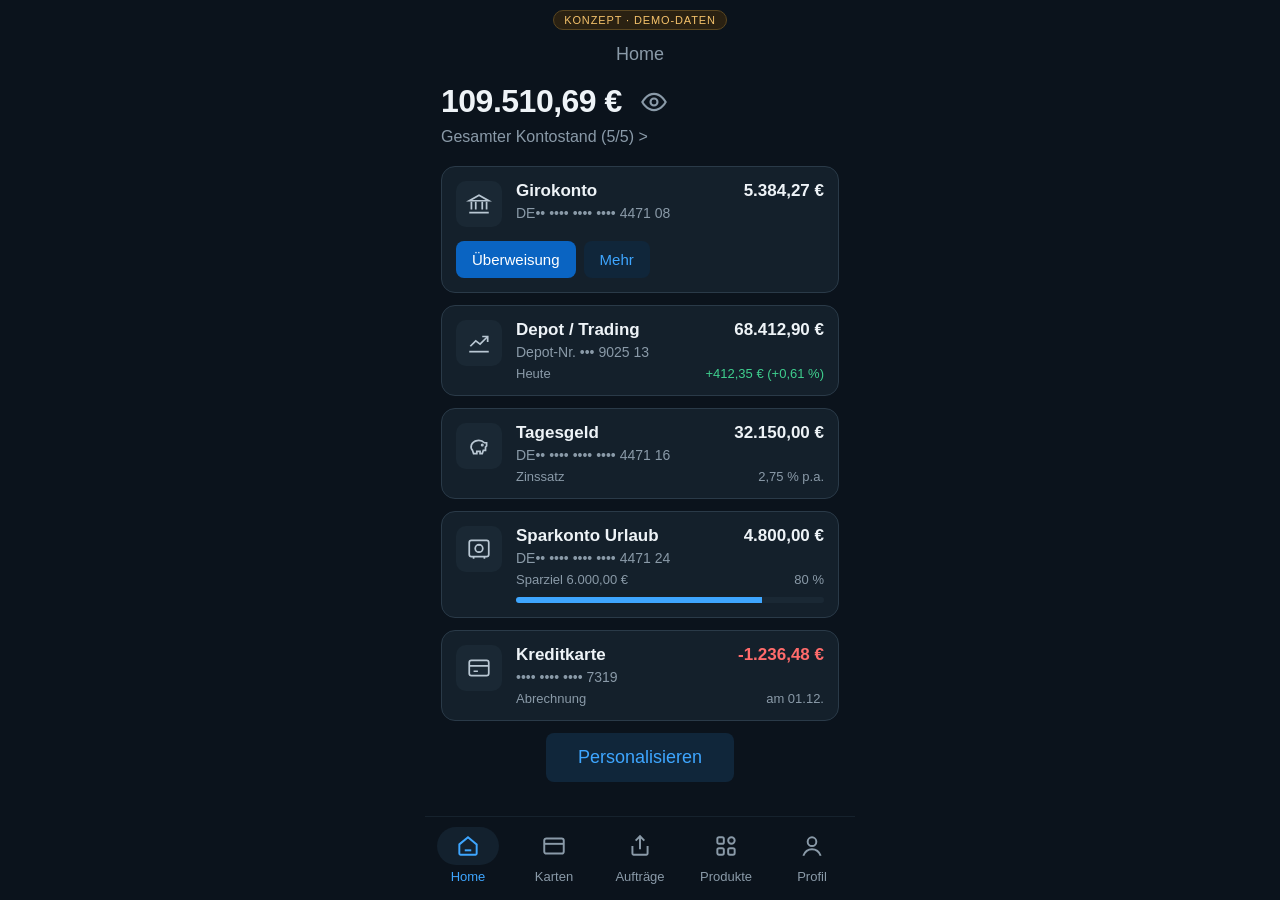
==== banking-app/app/src/main/assets/index.html @ a58418cb "Add Banking Konzept Android app and APK build workflow Co-Authored-By: Claude Opus 5.5 <noreply@anth" ====
<!doctype html>
<html lang="de">
<head>
<meta charset="utf-8">
<meta name="viewport" content="width=device-width, initial-scale=1">
<title>Banking App Konzept</title>
<style>
:root{
  --bg:#0b131c; --card:#14202b; --card2:#1a2834; --line:#2a3a48;
  --text:#eef3f7; --muted:#8a9aa8; --blue:#0a64c2; --blue-soft:#10263a; --link:#3ea6ff;
  --green:#3fcf8e; --red:#ff6b6b;
}
*{box-sizing:border-box;margin:0;padding:0}
body{background:var(--bg);color:var(--text);font-family:-apple-system,"Segoe UI",Roboto,Helvetica,Arial,sans-serif;display:flex;justify-content:center;min-height:100vh}
.app{width:100%;max-width:430px;min-height:100vh;display:flex;flex-direction:column;position:relative}
.demo{align-self:center;margin-top:10px;font-size:11px;letter-spacing:.08em;text-transform:uppercase;color:#f5c26b;border:1px solid #5a4620;background:#2a2112;padding:3px 10px;border-radius:99px}
header{text-align:center;color:var(--muted);font-size:18px;padding:14px 0 18px;font-weight:500}
.main{flex:1;padding:0 16px 110px;overflow-y:auto}
.total{display:flex;align-items:center;gap:14px}
.total h1{font-size:32px;font-weight:700;letter-spacing:-.5px}
.eye{background:none;border:0;color:var(--muted);cursor:pointer;padding:4px;display:flex}
.sub{color:var(--muted);font-size:16px;margin:8px 0 20px}
.card{background:var(--card);border:1px solid var(--line);border-radius:14px;padding:14px;margin-bottom:12px}
.row{display:flex;gap:14px;align-items:flex-start}
.ico{width:46px;height:46px;border-radius:10px;background:var(--card2);display:flex;align-items:center;justify-content:center;flex-shrink:0;color:#b9c7d3}
.info{flex:1;min-width:0}
.top{display:flex;justify-content:space-between;gap:8px;align-items:baseline}
.name{font-size:17px;font-weight:600;white-space:nowrap;overflow:hidden;text-overflow:ellipsis}
.amt{font-size:17px;font-weight:600;white-space:nowrap}
.amt.neg{color:var(--red)}
.iban{color:var(--muted);font-size:14px;margin-top:4px;font-variant-numeric:tabular-nums}
.meta{display:flex;justify-content:space-between;font-size:13px;margin-top:6px;color:var(--muted)}
.up{color:var(--green)}
.btns{display:flex;gap:8px;margin-top:14px}
.btn{border:0;border-radius:8px;padding:10px 16px;font-size:15px;cursor:pointer;font-weight:500}
.btn.primary{background:var(--blue);color:#fff}
.btn.sec{background:var(--blue-soft);color:var(--link)}
.bar{height:6px;border-radius:99px;background:var(--card2);margin-top:10px;overflow:hidden}
.bar span{display:block;height:100%;background:var(--link)}
.pers{display:block;margin:10px auto 0;background:var(--blue-soft);color:var(--link);border:0;border-radius:8px;padding:14px 32px;font-size:18px;cursor:pointer}
nav{position:fixed;bottom:0;width:100%;max-width:430px;background:var(--bg);border-top:1px solid #16222d;display:flex;justify-content:space-around;padding:10px 0 16px}
nav a{display:flex;flex-direction:column;align-items:center;gap:4px;color:var(--muted);text-decoration:none;font-size:13px}
nav a .pill{padding:6px 18px;border-radius:99px;display:flex}
nav a.active{color:var(--link)}
nav a.active .pill{background:#13212e}
.hidden .money{filter:blur(7px);user-select:none}
</style>
</head>
<body>
<div class="app" id="app">
  <div class="demo">Konzept · Demo-Daten</div>
  <header>Home</header>
  <div class="main">
    <div class="total">
      <h1 class="money" id="total"></h1>
      <button class="eye" id="eye" aria-label="Kontostände ein-/ausblenden">
        <svg width="28" height="28" viewBox="0 0 24 24" fill="none" stroke="currentColor" stroke-width="1.8"><path d="M2 12s3.6-7 10-7 10 7 10 7-3.6 7-10 7S2 12 2 12z"/><circle cx="12" cy="12" r="3"/></svg>
      </button>
    </div>
    <div class="sub" id="sub"></div>
    <div id="list"></div>
    <button class="pers">Personalisieren</button>
  </div>
  <nav>
    <a href="#" class="active"><span class="pill"><svg width="26" height="26" viewBox="0 0 24 24" fill="none" stroke="currentColor" stroke-width="1.8"><path d="M4 10.5 12 4l8 6.5V19a1 1 0 0 1-1 1H5a1 1 0 0 1-1-1z"/><path d="M9 16h6"/></svg></span>Home</a>
    <a href="#"><span class="pill"><svg width="26" height="26" viewBox="0 0 24 24" fill="none" stroke="currentColor" stroke-width="1.8"><rect x="3" y="5" width="18" height="14" rx="2"/><path d="M3 10h18"/></svg></span>Karten</a>
    <a href="#"><span class="pill"><svg width="26" height="26" viewBox="0 0 24 24" fill="none" stroke="currentColor" stroke-width="1.8"><path d="M12 15V3m-4 4 4-4 4 4"/><path d="M5 12v7a1 1 0 0 0 1 1h12a1 1 0 0 0 1-1v-7"/></svg></span>Aufträge</a>
    <a href="#"><span class="pill"><svg width="26" height="26" viewBox="0 0 24 24" fill="none" stroke="currentColor" stroke-width="1.8"><rect x="4" y="4" width="6" height="6" rx="1.5"/><circle cx="17" cy="7" r="3"/><rect x="4" y="14" width="6" height="6" rx="1.5"/><rect x="14" y="14" width="6" height="6" rx="1.5"/></svg></span>Produkte</a>
    <a href="#"><span class="pill"><svg width="26" height="26" viewBox="0 0 24 24" fill="none" stroke="currentColor" stroke-width="1.8"><circle cx="12" cy="8" r="4"/><path d="M4 21c1.5-4 4.5-6 8-6s6.5 2 8 6"/></svg></span>Profil</a>
  </nav>
</div>
<script>
const I = {
  bank:'<svg width="26" height="26" viewBox="0 0 24 24" fill="none" stroke="currentColor" stroke-width="1.6"><path d="M3 9 12 4l9 5H3z"/><path d="M5 10v7M9 10v7M15 10v7M19 10v7M3 20h18"/></svg>',
  chart:'<svg width="26" height="26" viewBox="0 0 24 24" fill="none" stroke="currentColor" stroke-width="1.6"><path d="M3 20h18"/><path d="m4 15 5-5 4 3 7-7"/><path d="M15 6h5v5"/></svg>',
  pig:'<svg width="26" height="26" viewBox="0 0 24 24" fill="none" stroke="currentColor" stroke-width="1.6"><path d="M5 11a7 6 0 0 1 12-2h2v3l-1 1v3h-2l-1 3h-2v-2h-3v2H7l-1-3a5 5 0 0 1-1-5z"/><circle cx="15" cy="11" r=".6" fill="currentColor"/></svg>',
  safe:'<svg width="26" height="26" viewBox="0 0 24 24" fill="none" stroke="currentColor" stroke-width="1.6"><rect x="3" y="4" width="18" height="15" rx="2"/><circle cx="12" cy="11.5" r="3.5"/><path d="M12 8v1M12 14v1M7 19v2M17 19v2"/></svg>',
  card:'<svg width="26" height="26" viewBox="0 0 24 24" fill="none" stroke="currentColor" stroke-width="1.6"><rect x="3" y="5" width="18" height="14" rx="2"/><path d="M3 10h18M7 15h4"/></svg>'
};
// Fiktive Demo-Konten – IBANs sind maskiert/erfunden
const accounts = [
  {name:'Girokonto', iban:'DE•• •••• •••• •••• 4471 08', bal:5384.27, icon:'bank', btns:true},
  {name:'Depot / Trading', iban:'Depot-Nr. ••• 9025 13', bal:68412.90, icon:'chart', meta:['Heute','+412,35 € (+0,61 %)']},
  {name:'Tagesgeld', iban:'DE•• •••• •••• •••• 4471 16', bal:32150.00, icon:'pig', meta:['Zinssatz','2,75 % p.a.']},
  {name:'Sparkonto Urlaub', iban:'DE•• •••• •••• •••• 4471 24', bal:4800.00, icon:'safe', goal:6000},
  {name:'Kreditkarte', iban:'•••• •••• •••• 7319', bal:-1236.48, icon:'card', meta:['Abrechnung','am 01.12.']}
];
const fmt = n => n.toLocaleString('de-DE',{minimumFractionDigits:2,maximumFractionDigits:2})+' €';
const total = accounts.reduce((s,a)=>s+a.bal,0);
document.getElementById('total').textContent = fmt(total);
document.getElementById('sub').textContent = `Gesamter Kontostand (${accounts.length}/${accounts.length}) >`;
document.getElementById('list').innerHTML = accounts.map(a=>`
  <div class="card"><div class="row">
    <div class="ico">${I[a.icon]}</div>
    <div class="info">
      <div class="top"><span class="name">${a.name}</span><span class="amt money ${a.bal<0?'neg':''}">${fmt(a.bal)}</span></div>
      <div class="iban">${a.iban}</div>
      ${a.meta?`<div class="meta"><span>${a.meta[0]}</span><span class="${a.meta[1].startsWith('+')?'up':''}">${a.meta[1]}</span></div>`:''}
      ${a.goal?`<div class="meta"><span>Sparziel ${fmt(a.goal)}</span><span>${Math.round(a.bal/a.goal*100)} %</span></div><div class="bar"><span style="width:${Math.min(100,a.bal/a.goal*100)}%"></span></div>`:''}
    </div></div>
    ${a.btns?'<div class="btns"><button class="btn primary">Überweisung</button><button class="btn sec">Mehr</button></div>':''}
  </div>`).join('');
document.getElementById('eye').onclick = () => document.getElementById('app').classList.toggle('hidden');
</script>
</body>
</html>
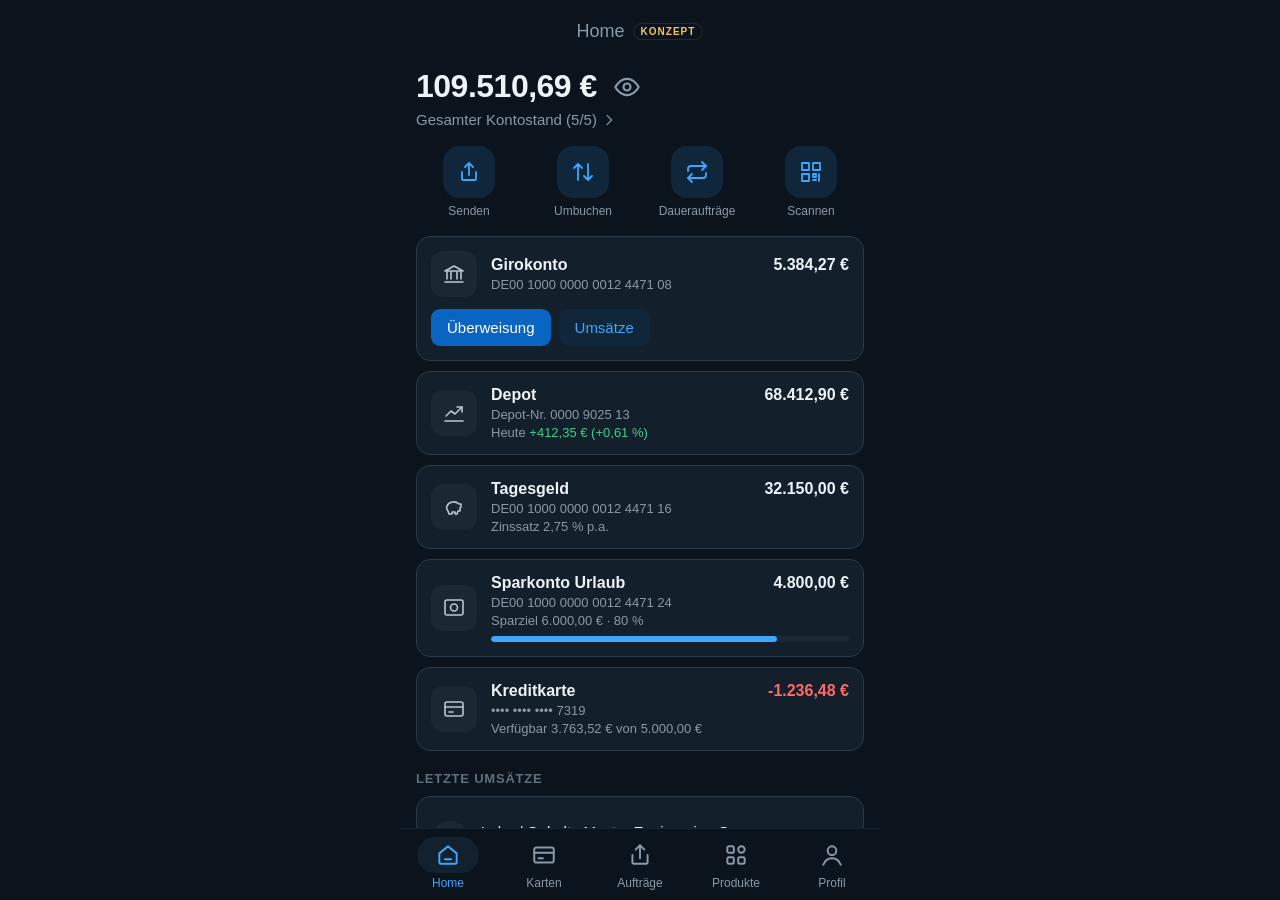
==== commit b2d2b46e: "Banking Konzept app v1.1: tabs, account details, depot chart, transfers, legal pages Co-Authored-By:" ====
--- a/banking-app/app/src/main/assets/index.html
+++ b/banking-app/app/src/main/assets/index.html
@@ -2,105 +2,514 @@
 <html lang="de">
 <head>
 <meta charset="utf-8">
-<meta name="viewport" content="width=device-width, initial-scale=1">
-<title>Banking App Konzept</title>
+<meta name="viewport" content="width=device-width, initial-scale=1, viewport-fit=cover, user-scalable=no">
+<title>Banking Konzept</title>
 <style>
 :root{
-  --bg:#0b131c; --card:#14202b; --card2:#1a2834; --line:#2a3a48;
-  --text:#eef3f7; --muted:#8a9aa8; --blue:#0a64c2; --blue-soft:#10263a; --link:#3ea6ff;
-  --green:#3fcf8e; --red:#ff6b6b;
-}
-*{box-sizing:border-box;margin:0;padding:0}
-body{background:var(--bg);color:var(--text);font-family:-apple-system,"Segoe UI",Roboto,Helvetica,Arial,sans-serif;display:flex;justify-content:center;min-height:100vh}
-.app{width:100%;max-width:430px;min-height:100vh;display:flex;flex-direction:column;position:relative}
-.demo{align-self:center;margin-top:10px;font-size:11px;letter-spacing:.08em;text-transform:uppercase;color:#f5c26b;border:1px solid #5a4620;background:#2a2112;padding:3px 10px;border-radius:99px}
-header{text-align:center;color:var(--muted);font-size:18px;padding:14px 0 18px;font-weight:500}
-.main{flex:1;padding:0 16px 110px;overflow-y:auto}
-.total{display:flex;align-items:center;gap:14px}
-.total h1{font-size:32px;font-weight:700;letter-spacing:-.5px}
-.eye{background:none;border:0;color:var(--muted);cursor:pointer;padding:4px;display:flex}
-.sub{color:var(--muted);font-size:16px;margin:8px 0 20px}
-.card{background:var(--card);border:1px solid var(--line);border-radius:14px;padding:14px;margin-bottom:12px}
-.row{display:flex;gap:14px;align-items:flex-start}
-.ico{width:46px;height:46px;border-radius:10px;background:var(--card2);display:flex;align-items:center;justify-content:center;flex-shrink:0;color:#b9c7d3}
+  --bg:#0b131c; --card:#131f2a; --card2:#1a2834; --line:#25364460; --line2:#2a3a48;
+  --text:#eef3f7; --muted:#8a9aa8; --dim:#5f707e;
+  --blue:#0a64c2; --blue-soft:#10263a; --link:#3ea6ff;
+  --green:#3fcf8e; --red:#ff6b6b; --amber:#f5c26b;
+  color-scheme:dark;
+}
+*{box-sizing:border-box;margin:0;padding:0;-webkit-tap-highlight-color:transparent}
+html,body{height:100%}
+body{background:var(--bg);color:var(--text);font-family:-apple-system,"Segoe UI",Roboto,Helvetica,Arial,sans-serif;overflow:hidden}
+button{font:inherit;color:inherit;background:none;border:0;cursor:pointer}
+input,select{font:inherit}
+.app{height:100%;display:flex;flex-direction:column;max-width:480px;margin:0 auto}
+header{display:grid;grid-template-columns:48px 1fr 48px;align-items:center;padding:14px 8px 10px;min-height:58px}
+header h2{text-align:center;color:var(--muted);font-size:18px;font-weight:500;display:flex;align-items:center;justify-content:center;gap:8px}
+.tag{font-size:10px;letter-spacing:.1em;text-transform:uppercase;color:var(--amber);border:1px solid #5a462070;border-radius:99px;padding:2px 7px;font-weight:600}
+.back{width:40px;height:40px;border-radius:50%;display:flex;align-items:center;justify-content:center;color:var(--text)}
+.back:active{background:var(--card)}
+.back[hidden]{display:none}
+main{flex:1;overflow-y:auto;padding:4px 16px 24px;-webkit-overflow-scrolling:touch}
+.view{animation:in .18s ease-out}
+@keyframes in{from{opacity:.4;transform:translateY(6px)}to{opacity:1;transform:none}}
+@media (prefers-reduced-motion:reduce){.view{animation:none}}
+
+.total{display:flex;align-items:center;gap:12px;margin-top:6px}
+.total h1{font-size:32px;font-weight:700;letter-spacing:-.5px;font-variant-numeric:tabular-nums}
+.eye{color:var(--muted);display:flex;padding:4px}
+.sub{color:var(--muted);font-size:15px;margin:6px 0 18px;display:flex;align-items:center;gap:4px}
+.quick{display:grid;grid-template-columns:repeat(4,1fr);gap:8px;margin-bottom:18px}
+.quick button{display:flex;flex-direction:column;align-items:center;gap:6px;font-size:12px;color:var(--muted)}
+.quick .qi{width:52px;height:52px;border-radius:16px;background:var(--blue-soft);color:var(--link);display:flex;align-items:center;justify-content:center}
+.quick button:active .qi{background:#163452}
+
+.sec{font-size:13px;letter-spacing:.06em;text-transform:uppercase;color:var(--dim);margin:20px 0 10px;font-weight:600}
+.card{background:var(--card);border:1px solid var(--line2);border-radius:14px;padding:14px;margin-bottom:10px}
+.acc{display:block;width:100%;text-align:left}
+.acc:active{background:var(--card2)}
+.row{display:flex;gap:14px;align-items:center}
+.ico{width:46px;height:46px;border-radius:12px;background:var(--card2);display:flex;align-items:center;justify-content:center;flex-shrink:0;color:#b9c7d3}
 .info{flex:1;min-width:0}
 .top{display:flex;justify-content:space-between;gap:8px;align-items:baseline}
-.name{font-size:17px;font-weight:600;white-space:nowrap;overflow:hidden;text-overflow:ellipsis}
-.amt{font-size:17px;font-weight:600;white-space:nowrap}
-.amt.neg{color:var(--red)}
-.iban{color:var(--muted);font-size:14px;margin-top:4px;font-variant-numeric:tabular-nums}
-.meta{display:flex;justify-content:space-between;font-size:13px;margin-top:6px;color:var(--muted)}
-.up{color:var(--green)}
-.btns{display:flex;gap:8px;margin-top:14px}
-.btn{border:0;border-radius:8px;padding:10px 16px;font-size:15px;cursor:pointer;font-weight:500}
+.name{font-size:16px;font-weight:600;white-space:nowrap;overflow:hidden;text-overflow:ellipsis}
+.amt{font-size:16px;font-weight:600;white-space:nowrap;font-variant-numeric:tabular-nums}
+.neg{color:var(--red)} .pos{color:var(--green)}
+.small{color:var(--muted);font-size:13px;margin-top:3px;font-variant-numeric:tabular-nums}
+.btns{display:flex;gap:8px;margin-top:12px}
+.btn{border-radius:9px;padding:10px 16px;font-size:15px;font-weight:500}
 .btn.primary{background:var(--blue);color:#fff}
-.btn.sec{background:var(--blue-soft);color:var(--link)}
-.bar{height:6px;border-radius:99px;background:var(--card2);margin-top:10px;overflow:hidden}
-.bar span{display:block;height:100%;background:var(--link)}
-.pers{display:block;margin:10px auto 0;background:var(--blue-soft);color:var(--link);border:0;border-radius:8px;padding:14px 32px;font-size:18px;cursor:pointer}
-nav{position:fixed;bottom:0;width:100%;max-width:430px;background:var(--bg);border-top:1px solid #16222d;display:flex;justify-content:space-around;padding:10px 0 16px}
-nav a{display:flex;flex-direction:column;align-items:center;gap:4px;color:var(--muted);text-decoration:none;font-size:13px}
-nav a .pill{padding:6px 18px;border-radius:99px;display:flex}
-nav a.active{color:var(--link)}
-nav a.active .pill{background:#13212e}
-.hidden .money{filter:blur(7px);user-select:none}
+.btn.sec2{background:var(--blue-soft);color:var(--link)}
+.btn.wide{width:100%;padding:14px}
+.btn:active{filter:brightness(1.15)}
+.bar{height:6px;border-radius:99px;background:var(--card2);margin-top:8px;overflow:hidden}
+.bar span{display:block;height:100%;background:var(--link);border-radius:99px}
+
+.hero{background:linear-gradient(160deg,#122538,#0f1c28);border:1px solid var(--line2);border-radius:18px;padding:18px;margin-bottom:14px}
+.hero .lbl{color:var(--muted);font-size:13px}
+.hero .big{font-size:30px;font-weight:700;margin:4px 0 2px;font-variant-numeric:tabular-nums}
+.copy{display:flex;align-items:center;gap:6px;color:var(--muted);font-size:13px;margin-top:6px}
+.copy svg{color:var(--link)}
+.search{width:100%;background:var(--card);border:1px solid var(--line2);border-radius:12px;padding:12px 14px;color:var(--text);margin-bottom:6px}
+.search::placeholder{color:var(--dim)}
+.day{font-size:13px;color:var(--dim);margin:16px 0 6px;font-weight:600}
+.tx{display:flex;align-items:center;gap:12px;padding:10px 0;border-bottom:1px solid #1a2733}
+.tx:last-child{border-bottom:0}
+.tx .ti{width:38px;height:38px;border-radius:50%;background:var(--card2);display:flex;align-items:center;justify-content:center;font-size:13px;font-weight:700;color:#c3d0da;flex-shrink:0}
+.tx .tn{flex:1;min-width:0}
+.tx .tn b{display:block;font-weight:500;font-size:15px;white-space:nowrap;overflow:hidden;text-overflow:ellipsis}
+.tx .tn span{font-size:12px;color:var(--muted)}
+.empty{color:var(--muted);text-align:center;padding:28px 0}
+
+.chart{width:100%;height:150px;display:block;margin-top:10px}
+.ranges{display:flex;gap:6px;margin-top:8px}
+.ranges button{flex:1;padding:6px 0;border-radius:8px;font-size:13px;color:var(--muted)}
+.ranges button.on{background:var(--blue-soft);color:var(--link)}
+
+.bcard{aspect-ratio:1.586;max-width:100%;border-radius:16px;padding:20px;display:flex;flex-direction:column;justify-content:space-between;background:linear-gradient(135deg,#1b4f86,#0b2742 60%,#081a2c);border:1px solid #2b5c8f;position:relative;overflow:hidden;margin-bottom:14px;transition:filter .2s}
+.bcard.locked{filter:grayscale(1) brightness(.6)}
+.bcard .bn{font-weight:700;letter-spacing:.04em}
+.bcard .num{font-size:19px;letter-spacing:.12em;font-variant-numeric:tabular-nums}
+.bcard .chip{width:40px;height:30px;border-radius:6px;background:linear-gradient(135deg,#d9c07a,#a8873e)}
+.bcard .foot{display:flex;justify-content:space-between;font-size:12px;color:#b9cde0}
+.cards-scroll{display:flex;gap:12px;overflow-x:auto;scroll-snap-type:x mandatory;margin:0 -16px;padding:0 16px}
+.cards-scroll .bcard{flex:0 0 88%;scroll-snap-align:center}
+.bcard.credit{background:linear-gradient(135deg,#3a3f47,#1d2127 60%,#121519);border-color:#4a5059}
+
+.list{background:var(--card);border:1px solid var(--line2);border-radius:14px;overflow:hidden}
+.li{display:flex;align-items:center;gap:12px;padding:14px;border-bottom:1px solid #1c2a36;width:100%;text-align:left}
+.li:last-child{border-bottom:0}
+.li:active{background:var(--card2)}
+.li .lt{flex:1;min-width:0}
+.li .lt b{display:block;font-weight:500}
+.li .lt span{font-size:13px;color:var(--muted)}
+.chev{color:var(--dim)}
+.switch{width:46px;height:28px;border-radius:99px;background:#2a3a48;position:relative;flex-shrink:0;transition:background .2s}
+.switch::after{content:"";position:absolute;top:3px;left:3px;width:22px;height:22px;border-radius:50%;background:#fff;transition:left .2s}
+.switch.on{background:var(--blue)}
+.switch.on::after{left:21px}
+
+.field{display:flex;flex-direction:column;gap:6px;margin-bottom:12px}
+.field label{font-size:13px;color:var(--muted)}
+.field input,.field select{background:var(--card);border:1px solid var(--line2);border-radius:12px;padding:13px 14px;color:var(--text);width:100%}
+.field input:focus,.field select:focus{outline:2px solid var(--link);outline-offset:-1px}
+.err{color:var(--red);font-size:13px;min-height:18px}
+.ok{text-align:center;padding:30px 0}
+.ok .circle{width:76px;height:76px;border-radius:50%;background:#123526;color:var(--green);display:flex;align-items:center;justify-content:center;margin:0 auto 16px}
+.ok h3{font-size:22px;margin-bottom:6px}
+
+.grid{display:grid;grid-template-columns:1fr 1fr;gap:10px}
+.prod{background:var(--card);border:1px solid var(--line2);border-radius:14px;padding:14px;text-align:left;display:flex;flex-direction:column;gap:8px}
+.prod b{font-weight:600}
+.prod span{font-size:13px;color:var(--muted)}
+.avatar{width:72px;height:72px;border-radius:50%;background:var(--blue-soft);color:var(--link);display:flex;align-items:center;justify-content:center;font-size:26px;font-weight:700;margin:6px auto 10px}
+.center{text-align:center}
+.legal p{color:#c3ced8;line-height:1.55;margin-bottom:12px;font-size:15px}
+.legal h3{font-size:16px;margin:18px 0 8px}
+.pos-row{display:flex;justify-content:space-between;gap:10px;padding:12px 0;border-bottom:1px solid #1c2a36}
+.pos-row:last-child{border-bottom:0}
+.pos-row .m{white-space:nowrap}
+
+nav{display:flex;justify-content:space-around;padding:8px 0 calc(10px + env(safe-area-inset-bottom,0px));border-top:1px solid #16222d;background:var(--bg)}
+nav button{display:flex;flex-direction:column;align-items:center;gap:3px;color:var(--muted);font-size:12px;flex:1}
+nav .pill{padding:5px 18px;border-radius:99px;display:flex;transition:background .2s}
+nav button.active{color:var(--link)}
+nav button.active .pill{background:#13212e}
+.toast{position:fixed;left:50%;bottom:90px;transform:translateX(-50%) translateY(20px);background:#22313e;color:var(--text);padding:10px 16px;border-radius:10px;font-size:14px;opacity:0;transition:.25s;pointer-events:none;white-space:nowrap}
+.toast.show{opacity:1;transform:translateX(-50%)}
+.hide-money .m{filter:blur(8px);user-select:none}
 </style>
 </head>
 <body>
 <div class="app" id="app">
-  <div class="demo">Konzept · Demo-Daten</div>
-  <header>Home</header>
-  <div class="main">
-    <div class="total">
-      <h1 class="money" id="total"></h1>
-      <button class="eye" id="eye" aria-label="Kontostände ein-/ausblenden">
-        <svg width="28" height="28" viewBox="0 0 24 24" fill="none" stroke="currentColor" stroke-width="1.8"><path d="M2 12s3.6-7 10-7 10 7 10 7-3.6 7-10 7S2 12 2 12z"/><circle cx="12" cy="12" r="3"/></svg>
-      </button>
+  <header>
+    <div><button class="back" id="backBtn" hidden aria-label="Zurück"><svg width="24" height="24" viewBox="0 0 24 24" fill="none" stroke="currentColor" stroke-width="2"><path d="M15 5l-7 7 7 7"/></svg></button></div>
+    <h2><span id="title">Home</span><span class="tag">Konzept</span></h2>
+    <div></div>
+  </header>
+  <main id="main"></main>
+  <nav id="nav"></nav>
+</div>
+<div class="toast" id="toast"></div>
+<script>
+/* ---------- Fiktive Demo-Daten (keine echten Konten) ---------- */
+const ICON = {
+  bank:'<path d="M3 9 12 4l9 5H3z"/><path d="M5 10v7M9 10v7M15 10v7M19 10v7M3 20h18"/>',
+  chart:'<path d="M3 20h18"/><path d="m4 15 5-5 4 3 7-7"/><path d="M15 6h5v5"/>',
+  pig:'<path d="M5 11a7 6 0 0 1 12-2h2v3l-1 1v3h-2l-1 3h-2v-2h-3v2H7l-1-3a5 5 0 0 1-1-5z"/>',
+  safe:'<rect x="3" y="4" width="18" height="15" rx="2"/><circle cx="12" cy="11.5" r="3.5"/>',
+  card:'<rect x="3" y="5" width="18" height="14" rx="2"/><path d="M3 10h18M7 15h4"/>',
+  home:'<path d="M4 10.5 12 4l8 6.5V19a1 1 0 0 1-1 1H5a1 1 0 0 1-1-1z"/><path d="M9 16h6"/>',
+  send:'<path d="M12 15V3m-4 4 4-4 4 4"/><path d="M5 12v7a1 1 0 0 0 1 1h12a1 1 0 0 0 1-1v-7"/>',
+  apps:'<rect x="4" y="4" width="6" height="6" rx="1.5"/><circle cx="17" cy="7" r="3"/><rect x="4" y="14" width="6" height="6" rx="1.5"/><rect x="14" y="14" width="6" height="6" rx="1.5"/>',
+  user:'<circle cx="12" cy="8" r="4"/><path d="M4 21c1.5-4 4.5-6 8-6s6.5 2 8 6"/>',
+  eye:'<path d="M2 12s3.6-7 10-7 10 7 10 7-3.6 7-10 7S2 12 2 12z"/><circle cx="12" cy="12" r="3"/>',
+  eyeoff:'<path d="M3 3l18 18"/><path d="M10.6 5.1A10 10 0 0 1 12 5c6.4 0 10 7 10 7a17 17 0 0 1-3.2 4M6.6 6.6C3.7 8.5 2 12 2 12s3.6 7 10 7a9.7 9.7 0 0 0 5.4-1.6"/>',
+  chev:'<path d="M9 5l7 7-7 7"/>',
+  copy:'<rect x="9" y="9" width="11" height="11" rx="2"/><path d="M5 15V5a1 1 0 0 1 1-1h10"/>',
+  repeat:'<path d="M17 2l4 4-4 4"/><path d="M3 11V9a3 3 0 0 1 3-3h15M7 22l-4-4 4-4"/><path d="M21 13v2a3 3 0 0 1-3 3H3"/>',
+  swap:'<path d="M7 4v16M3 8l4-4 4 4M17 20V4M13 16l4 4 4-4"/>',
+  qr:'<rect x="3" y="3" width="7" height="7"/><rect x="14" y="3" width="7" height="7"/><rect x="3" y="14" width="7" height="7"/><path d="M14 14h3v3h-3zM20 14v7M14 20h3"/>',
+  lock:'<rect x="5" y="11" width="14" height="10" rx="2"/><path d="M8 11V7a4 4 0 0 1 8 0v4"/>',
+  bell:'<path d="M6 8a6 6 0 0 1 12 0c0 7 3 9 3 9H3s3-2 3-9"/><path d="M10 21a2 2 0 0 0 4 0"/>',
+  shield:'<path d="M12 3l8 3v6c0 5-3.5 8-8 9-4.5-1-8-4-8-9V6z"/>',
+  doc:'<path d="M6 3h9l4 4v14H6z"/><path d="M14 3v5h5M9 13h7M9 17h7"/>',
+  check:'<path d="M5 12l5 5 9-10"/>',
+  globe:'<circle cx="12" cy="12" r="9"/><path d="M3 12h18M12 3a14 14 0 0 1 0 18M12 3a14 14 0 0 0 0 18"/>',
+  info:'<circle cx="12" cy="12" r="9"/><path d="M12 11v6M12 7.5v.5"/>'
+};
+const svg = (n,s=24,w=1.8) => `<svg width="${s}" height="${s}" viewBox="0 0 24 24" fill="none" stroke="currentColor" stroke-width="${w}" stroke-linecap="round" stroke-linejoin="round">${ICON[n]}</svg>`;
+
+const today = new Date();
+const d = (back) => { const x = new Date(today); x.setDate(x.getDate()-back); return x; };
+
+const accounts = [
+  {id:'giro', name:'Girokonto', icon:'bank', iban:'DE00 1000 0000 0012 4471 08', bal:5384.27, main:true, tx:[
+    ['Lohn / Gehalt · Muster Engineering GmbH', 4980.00, 1, 'Gehalt'],
+    ['Supermarkt am Markt', -86.42, 0, 'Lebensmittel'],
+    ['Bäckerei Sonnenkorn', -7.80, 0, 'Lebensmittel'],
+    ['Tankstelle Nordring', -74.15, 2, 'Mobilität'],
+    ['Miete Wohnung · Hausverwaltung Kern', -1480.00, 3, 'Wohnen'],
+    ['Stadtwerke Strom/Gas', -142.00, 3, 'Wohnen'],
+    ['Streamingdienst Abo', -13.99, 4, 'Freizeit'],
+    ['Übertrag auf Tagesgeld', -800.00, 4, 'Sparen'],
+    ['Sparplan Depot', -600.00, 5, 'Sparen'],
+    ['Restaurant Lindenhof', -64.50, 6, 'Essen'],
+    ['Fitnessstudio Monatsbeitrag', -39.90, 7, 'Freizeit'],
+    ['Rückerstattung Online-Shop', 59.95, 8, 'Shopping'],
+    ['Versicherung Kfz', -71.38, 9, 'Versicherung'],
+    ['Drogerie City', -23.67, 10, 'Haushalt'],
+  ]},
+  {id:'depot', name:'Depot', icon:'chart', iban:'Depot-Nr. 0000 9025 13', bal:68412.90, depot:true, change:412.35},
+  {id:'tg', name:'Tagesgeld', icon:'pig', iban:'DE00 1000 0000 0012 4471 16', bal:32150.00, rate:'2,75 % p.a.', tx:[
+    ['Zinsgutschrift', 71.32, 1, 'Zinsen'],
+    ['Übertrag vom Girokonto', 800.00, 4, 'Sparen'],
+    ['Übertrag vom Girokonto', 800.00, 34, 'Sparen'],
+  ]},
+  {id:'spar', name:'Sparkonto Urlaub', icon:'safe', iban:'DE00 1000 0000 0012 4471 24', bal:4800.00, goal:6000, tx:[
+    ['Monatliche Sparrate', 300.00, 5, 'Sparen'],
+    ['Monatliche Sparrate', 300.00, 35, 'Sparen'],
+  ]},
+  {id:'kk', name:'Kreditkarte', icon:'card', iban:'•••• •••• •••• 7319', bal:-1236.48, credit:true, limit:5000, tx:[
+    ['Hotel Seeblick · Buchung', -612.00, 2, 'Reisen'],
+    ['Online-Elektronikhandel', -349.00, 5, 'Shopping'],
+    ['Flug Inland', -189.48, 9, 'Reisen'],
+    ['Parkhaus Zentrum', -18.00, 11, 'Mobilität'],
+    ['Buchhandlung Seitenweise', -68.00, 12, 'Freizeit'],
+  ]},
+];
+accounts.forEach(a => a.tx && (a.tx = a.tx.map(([n,v,b,c]) => ({n,v,date:d(b),c}))));
+
+const positions = [
+  ['MSCI World ETF (thesaurierend)', 31240.55, 8.9],
+  ['Emerging Markets ETF', 9820.10, 3.4],
+  ['Europe 600 ETF', 11150.75, 5.1],
+  ['Tech Aktien Einzeltitel', 10301.50, 14.2],
+  ['Anleihen-ETF Euro', 5900.00, 1.2],
+];
+const orders = [
+  {to:'Hausverwaltung Kern', v:1480, when:'monatlich, zum 1.', from:'Girokonto'},
+  {to:'Sparkonto Urlaub', v:300, when:'monatlich, zum 15.', from:'Girokonto'},
+  {to:'Sparplan Depot', v:600, when:'monatlich, zum 20.', from:'Girokonto'},
+];
+
+/* ---------- State ---------- */
+let hidden = false, tab = 'home', stack = [], cardLocked = {deb:false, cred:false};
+const S = { get:k=>{try{return localStorage.getItem(k)}catch(e){return null}}, set:(k,v)=>{try{localStorage.setItem(k,v)}catch(e){}} };
+hidden = S.get('hide') === '1';
+
+const fmt = n => n.toLocaleString('de-DE',{minimumFractionDigits:2,maximumFractionDigits:2}) + ' €';
+const signed = n => (n>0?'+':'') + fmt(n);
+const total = () => accounts.reduce((s,a)=>s+a.bal,0);
+const dayLabel = dt => {
+  const diff = Math.round((new Date(today.toDateString()) - new Date(dt.toDateString()))/864e5);
+  if (diff===0) return 'Heute'; if (diff===1) return 'Gestern';
+  return dt.toLocaleDateString('de-DE',{weekday:'long', day:'2-digit', month:'long'});
+};
+const initials = n => n.replace(/[^A-Za-zÄÖÜäöü ]/g,'').split(' ').filter(Boolean).slice(0,2).map(w=>w[0]).join('').toUpperCase();
+const $ = id => document.getElementById(id);
+const toast = msg => { const t=$('toast'); t.textContent=msg; t.classList.add('show'); clearTimeout(t._h); t._h=setTimeout(()=>t.classList.remove('show'),1800); };
+
+/* ---------- Navigation ---------- */
+const TABS = [['home','Home','home'],['cards','Karten','card'],['orders','Aufträge','send'],['products','Produkte','apps'],['profile','Profil','user']];
+function renderNav(){
+  $('nav').innerHTML = TABS.map(([id,l,i]) => `<button class="${tab===id?'active':''}" onclick="go('${id}')"><span class="pill">${svg(i,26)}</span>${l}</button>`).join('');
+}
+function go(t){ tab=t; stack=[]; render(); }
+function push(view, arg){ stack.push([view,arg]); render(); }
+function appBack(){ if(stack.length){ stack.pop(); render(); return true; } if(tab!=='home'){ go('home'); return true; } return false; }
+window.appBack = appBack;
+$('backBtn').onclick = appBack;
+
+function render(){
+  document.getElementById('app').classList.toggle('hide-money', hidden);
+  const top = stack[stack.length-1];
+  let title, html;
+  if (top) [title, html] = VIEWS[top[0]](top[1]);
+  else [title, html] = VIEWS[tab]();
+  $('title').textContent = title;
+  $('backBtn').hidden = !stack.length;
+  $('main').innerHTML = `<div class="view">${html}</div>`;
+  $('main').scrollTop = 0;
+  renderNav();
+  if (top && top[0]==='depot') drawChart('1J');
+}
+
+/* ---------- Views ---------- */
+const accCard = a => `
+  <button class="card acc" onclick="push('${a.depot?'depot':'account'}','${a.id}')">
+    <div class="row">
+      <div class="ico">${svg(a.icon,24,1.6)}</div>
+      <div class="info">
+        <div class="top"><span class="name">${a.name}</span><span class="amt m ${a.bal<0?'neg':''}">${fmt(a.bal)}</span></div>
+        <div class="small">${a.iban}</div>
+        ${a.depot?`<div class="small">Heute <span class="pos m">${signed(a.change)} (+0,61 %)</span></div>`:''}
+        ${a.rate?`<div class="small">Zinssatz ${a.rate}</div>`:''}
+        ${a.goal?`<div class="small">Sparziel ${fmt(a.goal)} · ${Math.round(a.bal/a.goal*100)} %</div><div class="bar"><span style="width:${Math.min(100,a.bal/a.goal*100)}%"></span></div>`:''}
+        ${a.credit?`<div class="small">Verfügbar <span class="m">${fmt(a.limit+a.bal)}</span> von ${fmt(a.limit)}</div>`:''}
+      </div>
     </div>
-    <div class="sub" id="sub"></div>
-    <div id="list"></div>
-    <button class="pers">Personalisieren</button>
-  </div>
-  <nav>
-    <a href="#" class="active"><span class="pill"><svg width="26" height="26" viewBox="0 0 24 24" fill="none" stroke="currentColor" stroke-width="1.8"><path d="M4 10.5 12 4l8 6.5V19a1 1 0 0 1-1 1H5a1 1 0 0 1-1-1z"/><path d="M9 16h6"/></svg></span>Home</a>
-    <a href="#"><span class="pill"><svg width="26" height="26" viewBox="0 0 24 24" fill="none" stroke="currentColor" stroke-width="1.8"><rect x="3" y="5" width="18" height="14" rx="2"/><path d="M3 10h18"/></svg></span>Karten</a>
-    <a href="#"><span class="pill"><svg width="26" height="26" viewBox="0 0 24 24" fill="none" stroke="currentColor" stroke-width="1.8"><path d="M12 15V3m-4 4 4-4 4 4"/><path d="M5 12v7a1 1 0 0 0 1 1h12a1 1 0 0 0 1-1v-7"/></svg></span>Aufträge</a>
-    <a href="#"><span class="pill"><svg width="26" height="26" viewBox="0 0 24 24" fill="none" stroke="currentColor" stroke-width="1.8"><rect x="4" y="4" width="6" height="6" rx="1.5"/><circle cx="17" cy="7" r="3"/><rect x="4" y="14" width="6" height="6" rx="1.5"/><rect x="14" y="14" width="6" height="6" rx="1.5"/></svg></span>Produkte</a>
-    <a href="#"><span class="pill"><svg width="26" height="26" viewBox="0 0 24 24" fill="none" stroke="currentColor" stroke-width="1.8"><circle cx="12" cy="8" r="4"/><path d="M4 21c1.5-4 4.5-6 8-6s6.5 2 8 6"/></svg></span>Profil</a>
-  </nav>
-</div>
-<script>
-const I = {
-  bank:'<svg width="26" height="26" viewBox="0 0 24 24" fill="none" stroke="currentColor" stroke-width="1.6"><path d="M3 9 12 4l9 5H3z"/><path d="M5 10v7M9 10v7M15 10v7M19 10v7M3 20h18"/></svg>',
-  chart:'<svg width="26" height="26" viewBox="0 0 24 24" fill="none" stroke="currentColor" stroke-width="1.6"><path d="M3 20h18"/><path d="m4 15 5-5 4 3 7-7"/><path d="M15 6h5v5"/></svg>',
-  pig:'<svg width="26" height="26" viewBox="0 0 24 24" fill="none" stroke="currentColor" stroke-width="1.6"><path d="M5 11a7 6 0 0 1 12-2h2v3l-1 1v3h-2l-1 3h-2v-2h-3v2H7l-1-3a5 5 0 0 1-1-5z"/><circle cx="15" cy="11" r=".6" fill="currentColor"/></svg>',
-  safe:'<svg width="26" height="26" viewBox="0 0 24 24" fill="none" stroke="currentColor" stroke-width="1.6"><rect x="3" y="4" width="18" height="15" rx="2"/><circle cx="12" cy="11.5" r="3.5"/><path d="M12 8v1M12 14v1M7 19v2M17 19v2"/></svg>',
-  card:'<svg width="26" height="26" viewBox="0 0 24 24" fill="none" stroke="currentColor" stroke-width="1.6"><rect x="3" y="5" width="18" height="14" rx="2"/><path d="M3 10h18M7 15h4"/></svg>'
+    ${a.main?`<div class="btns"><span class="btn primary" onclick="event.stopPropagation();push('transfer')">Überweisung</span><span class="btn sec2" onclick="event.stopPropagation();push('account','giro')">Umsätze</span></div>`:''}
+  </button>`;
+
+const VIEWS = {
+  home(){
+    return ['Home', `
+      <div class="total"><h1 class="m">${fmt(total())}</h1>
+        <button class="eye" onclick="toggleHide()" aria-label="Beträge ein- oder ausblenden">${svg(hidden?'eyeoff':'eye',28)}</button></div>
+      <div class="sub">Gesamter Kontostand (${accounts.length}/${accounts.length}) ${svg('chev',16)}</div>
+      <div class="quick">
+        <button onclick="push('transfer')"><span class="qi">${svg('send')}</span>Senden</button>
+        <button onclick="push('internal')"><span class="qi">${svg('swap')}</span>Umbuchen</button>
+        <button onclick="go('orders')"><span class="qi">${svg('repeat')}</span>Daueraufträge</button>
+        <button onclick="toast('Fotoüberweisung: Kamera nicht verfügbar')"><span class="qi">${svg('qr')}</span>Scannen</button>
+      </div>
+      ${accounts.map(accCard).join('')}
+      <div class="sec">Letzte Umsätze</div>
+      <div class="card">${txList(accounts[0].tx.slice(0,4))}</div>
+      <button class="btn sec2 wide" onclick="push('account','giro')">Alle Umsätze anzeigen</button>
+    `];
+  },
+  account(id){
+    const a = accounts.find(x=>x.id===id);
+    const ins = a.tx.filter(t=>t.v>0).reduce((s,t)=>s+t.v,0), outs = a.tx.filter(t=>t.v<0).reduce((s,t)=>s+t.v,0);
+    return [a.name, `
+      <div class="hero">
+        <div class="lbl">Kontostand</div>
+        <div class="big m ${a.bal<0?'neg':''}">${fmt(a.bal)}</div>
+        <button class="copy" onclick="copyIban('${a.iban}')">${a.iban} ${svg('copy',16)}</button>
+        <div class="row" style="margin-top:14px;gap:24px">
+          <div><div class="lbl">Eingänge (30 T.)</div><div class="pos m">${signed(ins)}</div></div>
+          <div><div class="lbl">Ausgänge (30 T.)</div><div class="neg m">${fmt(outs)}</div></div>
+        </div>
+      </div>
+      ${a.main?`<div class="btns" style="margin:0 0 14px"><button class="btn primary" onclick="push('transfer')">Überweisung</button><button class="btn sec2" onclick="push('internal')">Umbuchen</button></div>`:''}
+      <input class="search" id="q" placeholder="Umsätze durchsuchen" oninput="filterTx('${a.id}')">
+      <div id="txs">${groupTx(a.tx)}</div>`];
+  },
+  depot(){
+    const a = accounts.find(x=>x.depot);
+    return ['Depot', `
+      <div class="hero">
+        <div class="lbl">Depotwert</div>
+        <div class="big m">${fmt(a.bal)}</div>
+        <div class="pos m">${signed(a.change)} heute · +9.214,60 € seit Kauf</div>
+        <svg class="chart" id="chart" viewBox="0 0 320 150" preserveAspectRatio="none"></svg>
+        <div class="ranges">${['1T','1W','1M','1J','Max'].map(r=>`<button data-r="${r}" onclick="drawChart('${r}')">${r}</button>`).join('')}</div>
+      </div>
+      <div class="btns" style="margin:0 0 14px"><button class="btn primary" onclick="toast('Handel ist im Konzept deaktiviert')">Kaufen</button><button class="btn sec2" onclick="toast('Handel ist im Konzept deaktiviert')">Verkaufen</button></div>
+      <div class="sec">Positionen</div>
+      <div class="card">${positions.map(([n,v,p])=>`<div class="pos-row"><div style="min-width:0"><b style="font-weight:500">${n}</b><div class="small">${(v/a.bal*100).toFixed(1).replace('.',',')} % Anteil</div></div><div style="text-align:right"><div class="m">${fmt(v)}</div><div class="small pos">+${p.toFixed(1).replace('.',',')} %</div></div></div>`).join('')}</div>`];
+  },
+  cards(){
+    return ['Karten', `
+      <div class="cards-scroll">
+        ${bankCard('deb','Debitkarte','4471')}
+        ${bankCard('cred','Kreditkarte','7319', true)}
+      </div>
+      <div class="list">
+        ${toggleRow('deb','Debitkarte sperren','Vorübergehend, jederzeit wieder entsperrbar')}
+        ${toggleRow('cred','Kreditkarte sperren','Vorübergehend, jederzeit wieder entsperrbar')}
+        <button class="li" onclick="toast('Limit: 2.000 € pro Tag')">${svg('shield')}<div class="lt"><b>Limits</b><span>Auszahlung und Zahlung</span></div><span class="chev">${svg('chev',18)}</span></button>
+        <button class="li" onclick="toast('Apple Pay / Google Pay verbunden')">${svg('globe')}<div class="lt"><b>Mobil bezahlen</b><span>Wallet verbunden</span></div><span class="chev">${svg('chev',18)}</span></button>
+        <button class="li" onclick="toast('PIN wird im Konzept nicht angezeigt')">${svg('lock')}<div class="lt"><b>PIN anzeigen</b><span>Mit Freigabe</span></div><span class="chev">${svg('chev',18)}</span></button>
+      </div>`];
+  },
+  orders(){
+    return ['Aufträge', `
+      <div class="btns" style="margin:0 0 6px"><button class="btn primary" style="flex:1" onclick="push('transfer')">Neue Überweisung</button><button class="btn sec2" style="flex:1" onclick="push('internal')">Umbuchen</button></div>
+      <div class="sec">Daueraufträge</div>
+      <div class="list">${orders.map(o=>`<div class="li">${svg('repeat')}<div class="lt"><b>${o.to}</b><span>${o.when} · von ${o.from}</span></div><span class="m">${fmt(o.v)}</span></div>`).join('')}</div>
+      <div class="sec">Vorgemerkt</div>
+      <div class="list"><div class="li">${svg('send')}<div class="lt"><b>Handwerker Fischer</b><span>Ausführung am ${d(-3).toLocaleDateString('de-DE')}</span></div><span class="m">${fmt(420)}</span></div></div>`];
+  },
+  products(){
+    const p = [['Gemeinschaftskonto','Gemeinsam verwalten'],['Festgeld','3,1 % für 12 Monate'],['Ratenkredit','ab 5,49 % eff. p.a.'],['Baufinanzierung','Zinsen vergleichen'],['Kinderdepot','Früh vorsorgen'],['Versicherungen','Hausrat, Haftpflicht']];
+    return ['Produkte', `<div class="grid">${p.map(([b,s])=>`<button class="prod" onclick="toast('${b}: Infos folgen')"><span style="color:var(--link)">${svg('apps',22)}</span><b>${b}</b><span>${s}</span></button>`).join('')}</div>`];
+  },
+  profile(){
+    return ['Profil', `
+      <div class="avatar">MM</div>
+      <div class="center" style="margin-bottom:18px"><b style="font-size:18px">Max Mustermann</b><div class="small">Kunde seit 2014</div></div>
+      <div class="list">
+        <button class="li" onclick="toast('Persönliche Daten')">${svg('user')}<div class="lt"><b>Persönliche Daten</b><span>Adresse, Telefon, E-Mail</span></div><span class="chev">${svg('chev',18)}</span></button>
+        <button class="li" onclick="toggleNotif(this)">${svg('bell')}<div class="lt"><b>Mitteilungen</b><span>Bei jedem Umsatz</span></div><span class="switch on"></span></button>
+        <button class="li" onclick="toast('Freigabe per Fingerabdruck aktiv')">${svg('shield')}<div class="lt"><b>Sicherheit</b><span>Biometrie, Geräte</span></div><span class="chev">${svg('chev',18)}</span></button>
+        <button class="li" onclick="toast('Postfach: 2 Dokumente')">${svg('doc')}<div class="lt"><b>Postfach</b><span>Kontoauszüge, Verträge</span></div><span class="chev">${svg('chev',18)}</span></button>
+      </div>
+      <div class="sec">Rechtliches</div>
+      <div class="list">
+        <button class="li" onclick="push('legal','impressum')">${svg('info')}<div class="lt"><b>Impressum</b></div><span class="chev">${svg('chev',18)}</span></button>
+        <button class="li" onclick="push('legal','datenschutz')">${svg('doc')}<div class="lt"><b>Datenschutz</b></div><span class="chev">${svg('chev',18)}</span></button>
+      </div>
+      <p class="small center" style="margin-top:18px">Konzept-App · Version 1.1 · Alle Daten sind fiktiv</p>`];
+  },
+  legal(which){
+    if (which==='impressum') return ['Impressum', `<div class="legal">
+      <h3>Hinweis zum Konzept</h3>
+      <p>Diese App ist ein Design-Konzept und kein Produkt einer echten Bank. Sie ist mit keinem Kreditinstitut verbunden und führt keine echten Bankgeschäfte aus.</p>
+      <p>Alle angezeigten Namen, Kontonummern, Kontostände, Umsätze und Depotwerte sind frei erfunden und dienen nur zur Veranschaulichung. Sie sind kein Nachweis über Vermögen oder Zahlungen.</p>
+      <h3>Verantwortlich</h3>
+      <p>Privates Konzeptprojekt, nicht kommerziell.</p></div>`];
+    return ['Datenschutz', `<div class="legal">
+      <h3>Welche Daten verarbeitet werden</h3>
+      <p>Die App arbeitet vollständig offline mit fest eingebauten Beispieldaten. Es werden keine persönlichen Daten erhoben, gespeichert oder übertragen.</p>
+      <p>Gespeichert wird nur lokal auf dem Gerät, ob Beträge ausgeblendet sind.</p>
+      <h3>Hinweis</h3>
+      <p>Alle Inhalte sind fiktiv. Überweisungen in dieser App werden nicht ausgeführt.</p></div>`];
+  },
+  transfer(){
+    return ['Überweisung', `
+      <form id="tf" onsubmit="return sendTransfer(event)">
+        <div class="field"><label for="t-from">Von</label><select id="t-from"><option>Girokonto · ${fmt(accounts[0].bal)}</option></select></div>
+        <div class="field"><label for="t-name">Empfänger</label><input id="t-name" placeholder="Name" autocomplete="off"></div>
+        <div class="field"><label for="t-iban">IBAN</label><input id="t-iban" placeholder="DE.." autocomplete="off"></div>
+        <div class="field"><label for="t-amt">Betrag in €</label><input id="t-amt" inputmode="decimal" placeholder="0,00"></div>
+        <div class="field"><label for="t-ref">Verwendungszweck</label><input id="t-ref" placeholder="optional" autocomplete="off"></div>
+        <label class="li" style="padding:6px 0 14px;border:0"><input type="checkbox" id="t-instant" style="width:20px;height:20px;accent-color:var(--blue)"><div class="lt"><b>Echtzeitüberweisung</b><span>In Sekunden beim Empfänger</span></div></label>
+        <div class="err" id="t-err"></div>
+        <button class="btn primary wide" type="submit">Weiter</button>
+      </form>`];
+  },
+  internal(){
+    const opts = accounts.filter(a=>!a.depot && !a.credit).map(a=>`<option value="${a.id}">${a.name}</option>`).join('');
+    return ['Umbuchen', `
+      <form onsubmit="return sendInternal(event)">
+        <div class="field"><label for="i-from">Von</label><select id="i-from">${opts}</select></div>
+        <div class="field"><label for="i-to">Nach</label><select id="i-to">${opts.replace('value="tg"','value="tg" selected')}</select></div>
+        <div class="field"><label for="i-amt">Betrag in €</label><input id="i-amt" inputmode="decimal" placeholder="0,00"></div>
+        <div class="err" id="i-err"></div>
+        <button class="btn primary wide" type="submit">Umbuchen</button>
+      </form>`];
+  },
+  done(info){
+    return ['Erledigt', `<div class="ok"><div class="circle">${svg('check',40,2.4)}</div>
+      <h3>${info.title}</h3><p class="small">${info.text}</p>
+      <p class="small" style="margin-top:10px;color:var(--amber)">Konzept: Es wurde kein Geld bewegt.</p></div>
+      <button class="btn sec2 wide" onclick="go('home')">Zur Übersicht</button>`];
+  }
 };
-// Fiktive Demo-Konten – IBANs sind maskiert/erfunden
-const accounts = [
-  {name:'Girokonto', iban:'DE•• •••• •••• •••• 4471 08', bal:5384.27, icon:'bank', btns:true},
-  {name:'Depot / Trading', iban:'Depot-Nr. ••• 9025 13', bal:68412.90, icon:'chart', meta:['Heute','+412,35 € (+0,61 %)']},
-  {name:'Tagesgeld', iban:'DE•• •••• •••• •••• 4471 16', bal:32150.00, icon:'pig', meta:['Zinssatz','2,75 % p.a.']},
-  {name:'Sparkonto Urlaub', iban:'DE•• •••• •••• •••• 4471 24', bal:4800.00, icon:'safe', goal:6000},
-  {name:'Kreditkarte', iban:'•••• •••• •••• 7319', bal:-1236.48, icon:'card', meta:['Abrechnung','am 01.12.']}
-];
-const fmt = n => n.toLocaleString('de-DE',{minimumFractionDigits:2,maximumFractionDigits:2})+' €';
-const total = accounts.reduce((s,a)=>s+a.bal,0);
-document.getElementById('total').textContent = fmt(total);
-document.getElementById('sub').textContent = `Gesamter Kontostand (${accounts.length}/${accounts.length}) >`;
-document.getElementById('list').innerHTML = accounts.map(a=>`
-  <div class="card"><div class="row">
-    <div class="ico">${I[a.icon]}</div>
-    <div class="info">
-      <div class="top"><span class="name">${a.name}</span><span class="amt money ${a.bal<0?'neg':''}">${fmt(a.bal)}</span></div>
-      <div class="iban">${a.iban}</div>
-      ${a.meta?`<div class="meta"><span>${a.meta[0]}</span><span class="${a.meta[1].startsWith('+')?'up':''}">${a.meta[1]}</span></div>`:''}
-      ${a.goal?`<div class="meta"><span>Sparziel ${fmt(a.goal)}</span><span>${Math.round(a.bal/a.goal*100)} %</span></div><div class="bar"><span style="width:${Math.min(100,a.bal/a.goal*100)}%"></span></div>`:''}
-    </div></div>
-    ${a.btns?'<div class="btns"><button class="btn primary">Überweisung</button><button class="btn sec">Mehr</button></div>':''}
-  </div>`).join('');
-document.getElementById('eye').onclick = () => document.getElementById('app').classList.toggle('hidden');
+
+/* ---------- Helpers ---------- */
+function txList(list){
+  if(!list.length) return '<div class="empty">Keine Umsätze gefunden</div>';
+  return list.map(t=>`<div class="tx"><div class="ti">${initials(t.n)}</div><div class="tn"><b>${t.n}</b><span>${t.c}</span></div><div class="amt m ${t.v>0?'pos':''}">${signed(t.v)}</div></div>`).join('');
+}
+function groupTx(list){
+  if(!list.length) return '<div class="empty">Keine Umsätze gefunden</div>';
+  const g = {}; list.slice().sort((a,b)=>b.date-a.date).forEach(t=>{const k=dayLabel(t.date);(g[k]=g[k]||[]).push(t)});
+  return Object.entries(g).map(([k,v])=>`<div class="day">${k}</div><div class="card" style="padding:4px 14px">${txList(v)}</div>`).join('');
+}
+function filterTx(id){
+  const q = $('q').value.trim().toLowerCase(), a = accounts.find(x=>x.id===id);
+  $('txs').innerHTML = groupTx(a.tx.filter(t=>(t.n+' '+t.c).toLowerCase().includes(q)));
+  document.getElementById('app').classList.toggle('hide-money', hidden);
+}
+function toggleHide(){ hidden=!hidden; S.set('hide', hidden?'1':'0'); render(); }
+function copyIban(i){
+  const done=()=>toast('IBAN kopiert');
+  try{ navigator.clipboard.writeText(i.replace(/\s/g,'')).then(done,done);}catch(e){done();}
+}
+function bankCard(id,label,last,credit){
+  return `<div class="bcard ${credit?'credit':''} ${cardLocked[id]?'locked':''}" id="bc-${id}">
+    <div class="top"><span class="bn">KONZEPT BANK</span><span class="small" style="color:#cfe0f0">${label}</span></div>
+    <div class="chip"></div>
+    <div class="num">•••• •••• •••• ${last}</div>
+    <div class="foot"><span>MAX MUSTERMANN</span><span>${cardLocked[id]?'GESPERRT':'09/29'}</span></div></div>`;
+}
+function toggleRow(id,t,s){
+  return `<button class="li" onclick="lockCard('${id}')">${svg('lock')}<div class="lt"><b>${t}</b><span>${s}</span></div><span class="switch ${cardLocked[id]?'on':''}" id="sw-${id}"></span></button>`;
+}
+function lockCard(id){
+  cardLocked[id]=!cardLocked[id];
+  $('sw-'+id).classList.toggle('on',cardLocked[id]);
+  $('bc-'+id).classList.toggle('locked',cardLocked[id]);
+  toast(cardLocked[id]?'Karte gesperrt':'Karte entsperrt');
+}
+function toggleNotif(el){ const s=el.querySelector('.switch'); s.classList.toggle('on'); toast(s.classList.contains('on')?'Mitteilungen an':'Mitteilungen aus'); }
+const parseAmt = s => { const n = parseFloat(String(s).replace(/\./g,'').replace(',','.')); return isFinite(n)?n:NaN; };
+function sendTransfer(e){
+  e.preventDefault();
+  const name=$('t-name').value.trim(), iban=$('t-iban').value.replace(/\s/g,'').toUpperCase(), v=parseAmt($('t-amt').value);
+  let err='';
+  if(!name) err='Bitte einen Empfänger angeben.';
+  else if(!/^[A-Z]{2}\d{2}[A-Z0-9]{10,30}$/.test(iban)) err='Die IBAN ist unvollständig. Sie beginnt mit Ländercode und Prüfziffer, z. B. DE12…';
+  else if(!(v>0)) err='Bitte einen Betrag größer als 0 eingeben.';
+  else if(v>accounts[0].bal) err='Der Betrag übersteigt den verfügbaren Kontostand.';
+  $('t-err').textContent=err;
+  if(err) return false;
+  stack.pop(); push('done',{title:fmt(v)+' an '+name.replace(/[<>]/g,''), text:$('t-instant').checked?'Echtzeitüberweisung freigegeben':'Überweisung für heute vorgemerkt'});
+  return false;
+}
+function sendInternal(e){
+  e.preventDefault();
+  const f=$('i-from').value, t=$('i-to').value, v=parseAmt($('i-amt').value);
+  const A=accounts.find(a=>a.id===f), B=accounts.find(a=>a.id===t);
+  let err='';
+  if(f===t) err='Bitte zwei verschiedene Konten wählen.';
+  else if(!(v>0)) err='Bitte einen Betrag größer als 0 eingeben.';
+  else if(v>A.bal) err='Nicht genug Guthaben auf '+A.name+'.';
+  $('i-err').textContent=err;
+  if(err) return false;
+  A.bal-=v; B.bal+=v;
+  A.tx.unshift({n:'Übertrag auf '+B.name, v:-v, date:new Date(), c:'Umbuchung'});
+  B.tx.unshift({n:'Übertrag von '+A.name, v:v, date:new Date(), c:'Umbuchung'});
+  stack.pop(); push('done',{title:fmt(v)+' umgebucht', text:A.name+' → '+B.name+' (nur in dieser Sitzung)'});
+  return false;
+}
+function drawChart(range){
+  const el=$('chart'); if(!el) return;
+  document.querySelectorAll('.ranges button').forEach(b=>b.classList.toggle('on',b.dataset.r===range));
+  const n={'1T':30,'1W':40,'1M':45,'1J':60,'Max':80}[range];
+  const drift={'1T':.4,'1W':.8,'1M':1.5,'1J':4,'Max':8}[range];
+  let seed=range.length*97+n, y=50, pts=[];
+  const rnd=()=>{seed=(seed*16807)%2147483647; return seed/2147483647;};
+  for(let i=0;i<n;i++){ y+= (rnd()-.45)*drift*2; pts.push(y); }
+  const mn=Math.min(...pts), mx=Math.max(...pts), W=320, H=150, P=10;
+  const xy=pts.map((v,i)=>[i/(n-1)*W, H-P-(v-mn)/(mx-mn||1)*(H-2*P)]);
+  const line=xy.map((p,i)=>(i?'L':'M')+p[0].toFixed(1)+','+p[1].toFixed(1)).join(' ');
+  const last=xy[xy.length-1];
+  el.innerHTML=`<defs><linearGradient id="gf" x1="0" x2="0" y1="0" y2="1"><stop offset="0" stop-color="#3fcf8e" stop-opacity=".35"/><stop offset="1" stop-color="#3fcf8e" stop-opacity="0"/></linearGradient></defs>
+    <path d="${line} L${W},${H} L0,${H} Z" fill="url(#gf)"/>
+    <path d="${line}" fill="none" stroke="#3fcf8e" stroke-width="2" vector-effect="non-scaling-stroke"/>
+    <circle cx="${last[0]-3}" cy="${last[1]}" r="4" fill="#3fcf8e"/>`;
+}
+
+render();
 </script>
 </body>
 </html>
